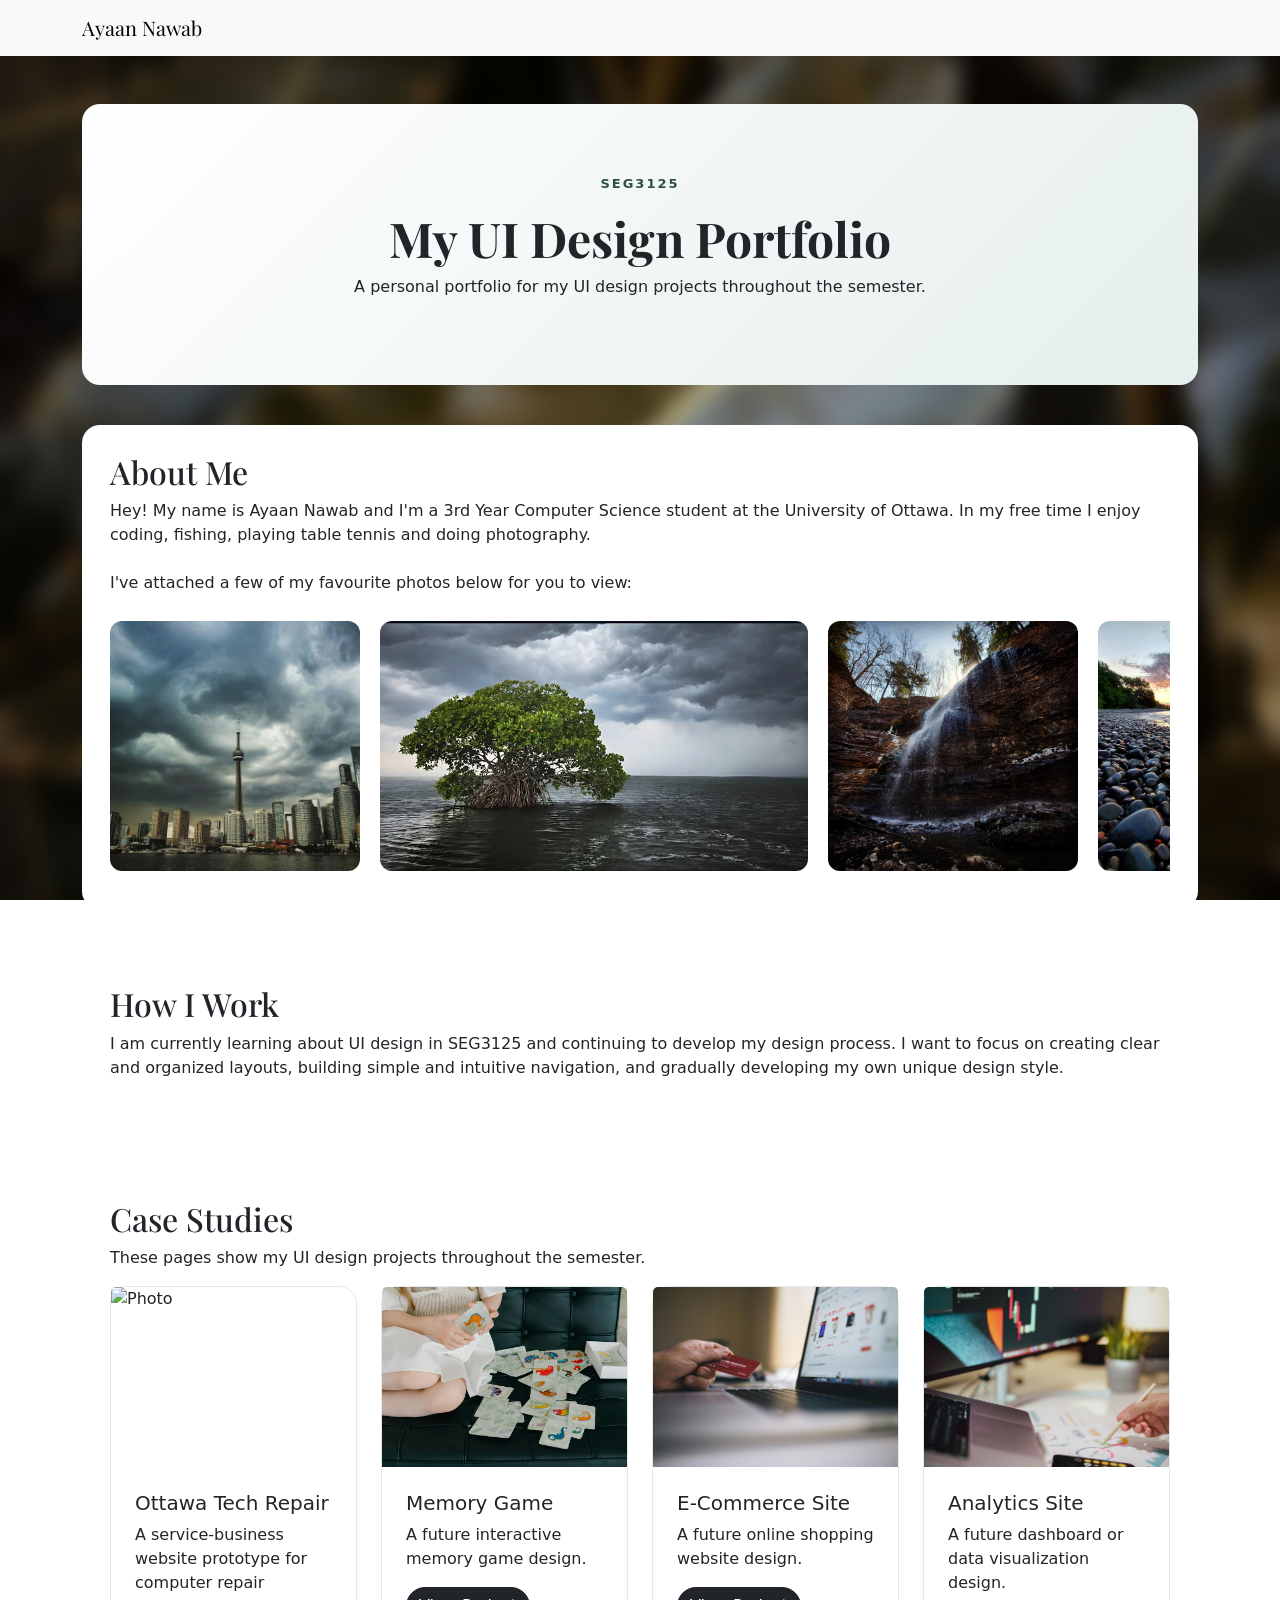
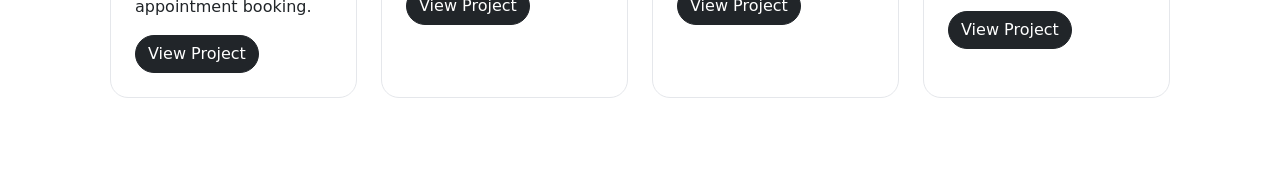
==== index.html @ 11159259 "Update to Service Website" ====
<!DOCTYPE html>
<html lang="en">
<head>
    <meta charset="UTF-8">
    <meta name="viewport" content="width=device-width, initial-scale=1.0">
    <title>Ayaan Nawab Portfolio</title>
    <link rel="preconnect" href="https://fonts.googleapis.com">
    <link rel="preconnect" href="https://fonts.gstatic.com" crossorigin>
    <link href="https://fonts.googleapis.com/css2?family=Inter:wght@400;600;700;800&family=Playfair+Display:wght@700&display=swap" rel="stylesheet">
    <link href="https://cdn.jsdelivr.net/npm/bootstrap@5.3.3/dist/css/bootstrap.min.css" rel="stylesheet">
    <link rel="stylesheet" href="style.css">
</head>

<body>

  <nav class="navbar navbar-expand-lg bg-body-tertiary">
    <div class="container">
        <a class="navbar-brand" href="index.html">Ayaan Nawab</a>
    </div>
  </nav>
  
  <main class="container my-5">
    
    <section class="intro-section text-center">
        <p class="intro-label">SEG3125</p>
        <h1>My UI Design Portfolio</h1>
        <p class="description">A personal portfolio for my UI design projects throughout the semester.</p>
    </section>

    <section class="mb-5">
        <h2>About Me</h2>
        <p>
        Hey! My name is Ayaan Nawab and I'm a 3rd Year Computer Science student at the University of Ottawa.
        In my free time I enjoy coding, fishing, playing table tennis and doing photography. 

        <br><br>

        I've attached a few of my favourite photos below for you to view:
        </p>
        <div class="photo-gallery">
            <img src="images/image3.jpg" alt="Photo">
            <img src="images/image1.jpg" alt="Photo">
            <img src="images/image4.jpg" alt="Photo">
            <img src="images/image5.jpg" alt="Photo">
            <img src="images/image2.jpg" alt="Photo">
            <img src="images/image6.jpg" alt="Photo">

        </div>
    </section>

    <section class="mb-5">
      <h2>How I Work</h2>
      <p>
        I am currently learning about UI design in SEG3125 and continuing to develop my design process. I want to focus on creating clear and organized layouts, building simple and intuitive navigation, and gradually developing my own unique design style.
      </p>
    </section>

    <section class="mb-5">
        <h2>Case Studies</h2>
        <p>These pages show my UI design projects throughout the semester.</p>

        <div class="row g-4">

            <div class="col-md-6 col-lg-3">
            <div class="card h-100">
                <img src="images/service-website.jpg"
                    class="card-img-top"
                    alt="Photo">
                <div class="card-body">
                <h3 class="card-title h5">Ottawa Tech Repair</h3>
                <p class="card-text">A service-business website prototype for computer repair appointment booking.</p>
                <a href="ottawa-tech-repair/index.html" class="btn btn-dark">View Project</a>
                </div>
            </div>
            </div>

            <div class="col-md-6 col-lg-3">
            <div class="card h-100">
                <img src="images/memory-game.jpg"
                    class="card-img-top"
                    alt="Photo">
                <div class="card-body">
                <h3 class="card-title h5">Memory Game</h3>
                <p class="card-text">A future interactive memory game design.</p>
                <a href="memory.html" class="btn btn-dark">View Project</a>
                </div>
            </div>
            </div>

            <div class="col-md-6 col-lg-3">
            <div class="card h-100">
                <img src="images/ecommerce-site.jpg"
                    class="card-img-top"
                    alt="Photo">
                <div class="card-body">
                <h3 class="card-title h5">E-Commerce Site</h3>
                <p class="card-text">A future online shopping website design.</p>
                <a href="ecommerce.html" class="btn btn-dark">View Project</a>
                </div>
            </div>
            </div>

            <div class="col-md-6 col-lg-3">
            <div class="card h-100">
                <img src="images/analytics.jpg"
                    class="card-img-top"
                    alt="Photo">
                <div class="card-body">
                <h3 class="card-title h5">Analytics Site</h3>
                <p class="card-text">A future dashboard or data visualization design.</p>
                <a href="analytics.html" class="btn btn-dark">View Project</a>
                </div>
            </div>
            </div>

        </div>
        </section>

  </main>

</body>
</html>
---- style.css ----
:root {
  --dark-text: #1f2937;
  --gray-text: #5f6c7b;
  --gradient-colour: #e5efed;
  --light-green: #dfe8dd;
  --dark-green: #2f4f3e;
}

body {
  background-image: url("images/leaves.jpg");
  background-size: cover;
  background-position: center;
  background-attachment: fixed;
  min-height: 100vh;
}

h1, h2, .navbar-brand {
  font-family: 'Playfair Display', serif;
}

.project-page {
  color: white;
}

.navbar {
  background-color: white;
}

.intro-section {
  background: linear-gradient(135deg, white, var(--gradient-colour));
  padding: 70px 24px;
  border-radius: 18px;
  margin-bottom: 40px;
}

.intro-section h1 {
  font-size: 48px;
  font-weight: 700;
}

.intro-label {
  color: var(--dark-green);
  font-weight: 800;
  text-transform: uppercase;
  letter-spacing: 2px;
  font-size: 13px;
}

.photo-gallery {
  display: flex;
  gap: 20px;
  overflow-x: auto;
  padding: 10px 0;
}

.photo-gallery img {
  height: 250px;
  border-radius: 12px;
  flex-shrink: 0;
}

section {
  background-color: white;
  padding: 28px;
  border-radius: 18px;
  margin-bottom: 32px;
}

.card {
  border-radius: 18px;
  border: 1px solid #e5e7eb;
  
}

.card img {
  height: 180px;
  object-fit: cover;
}

.card-body {
  padding: 24px;
}

.btn-dark {
  border-radius: 999px;
}
.case-card {
  border: 1px solid #e5e7eb;
  border-radius: 16px;
  padding: 24px;
  height: 100%;
  background: #ffffff;
}

.case-card h3 {
  font-family: 'Inter', sans-serif;
  font-weight: 800;
}

.btn-outline-dark {
  border-radius: 999px;
}
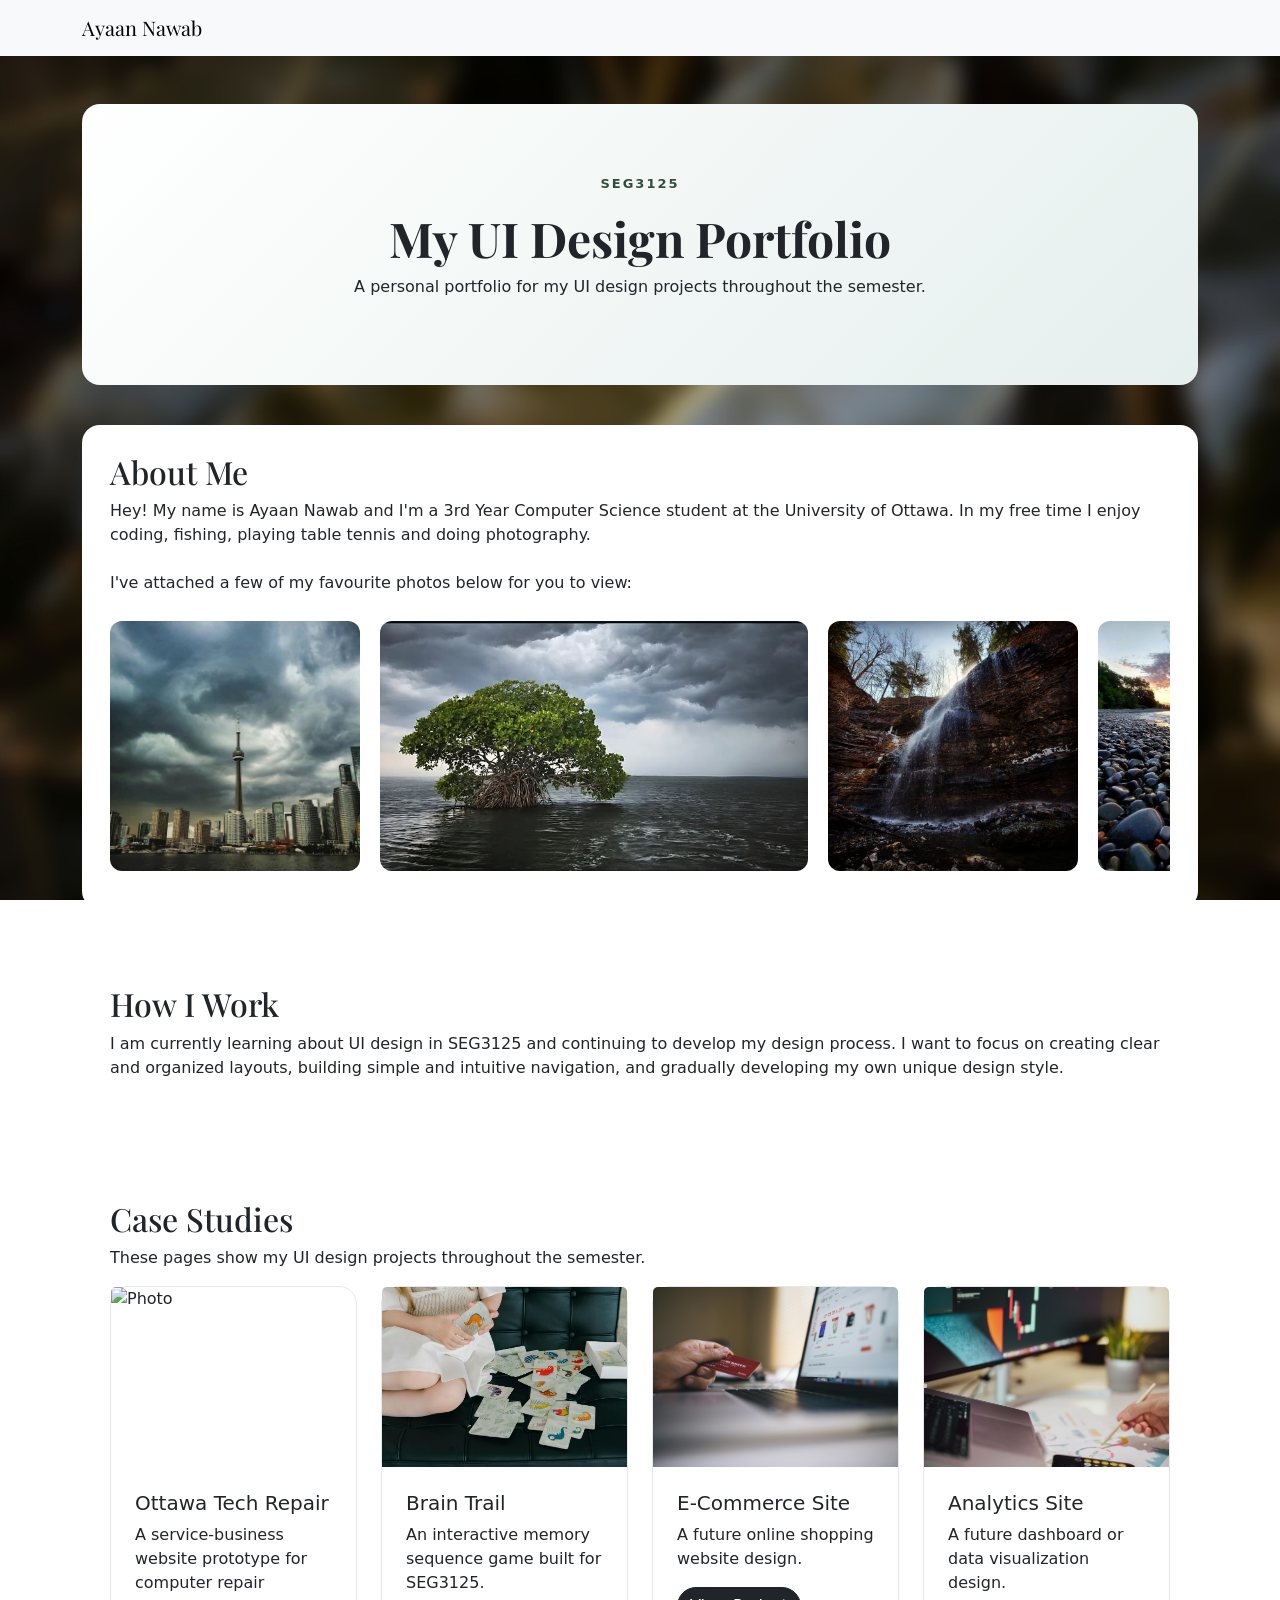
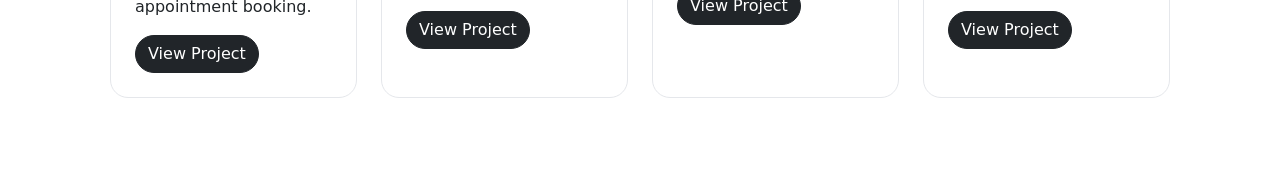
==== commit 4cf44810: "Memory Game" ====
--- a/index.html
+++ b/index.html
@@ -80,9 +80,9 @@
                     class="card-img-top"
                     alt="Photo">
                 <div class="card-body">
-                <h3 class="card-title h5">Memory Game</h3>
-                <p class="card-text">A future interactive memory game design.</p>
-                <a href="memory.html" class="btn btn-dark">View Project</a>
+                <h3 class="card-title h5">Brain Trail</h3>
+                <p class="card-text">An interactive memory sequence game built for SEG3125.</p>
+                <a href="brain-trail\index.html" class="btn btn-dark">View Project</a>
                 </div>
             </div>
             </div>
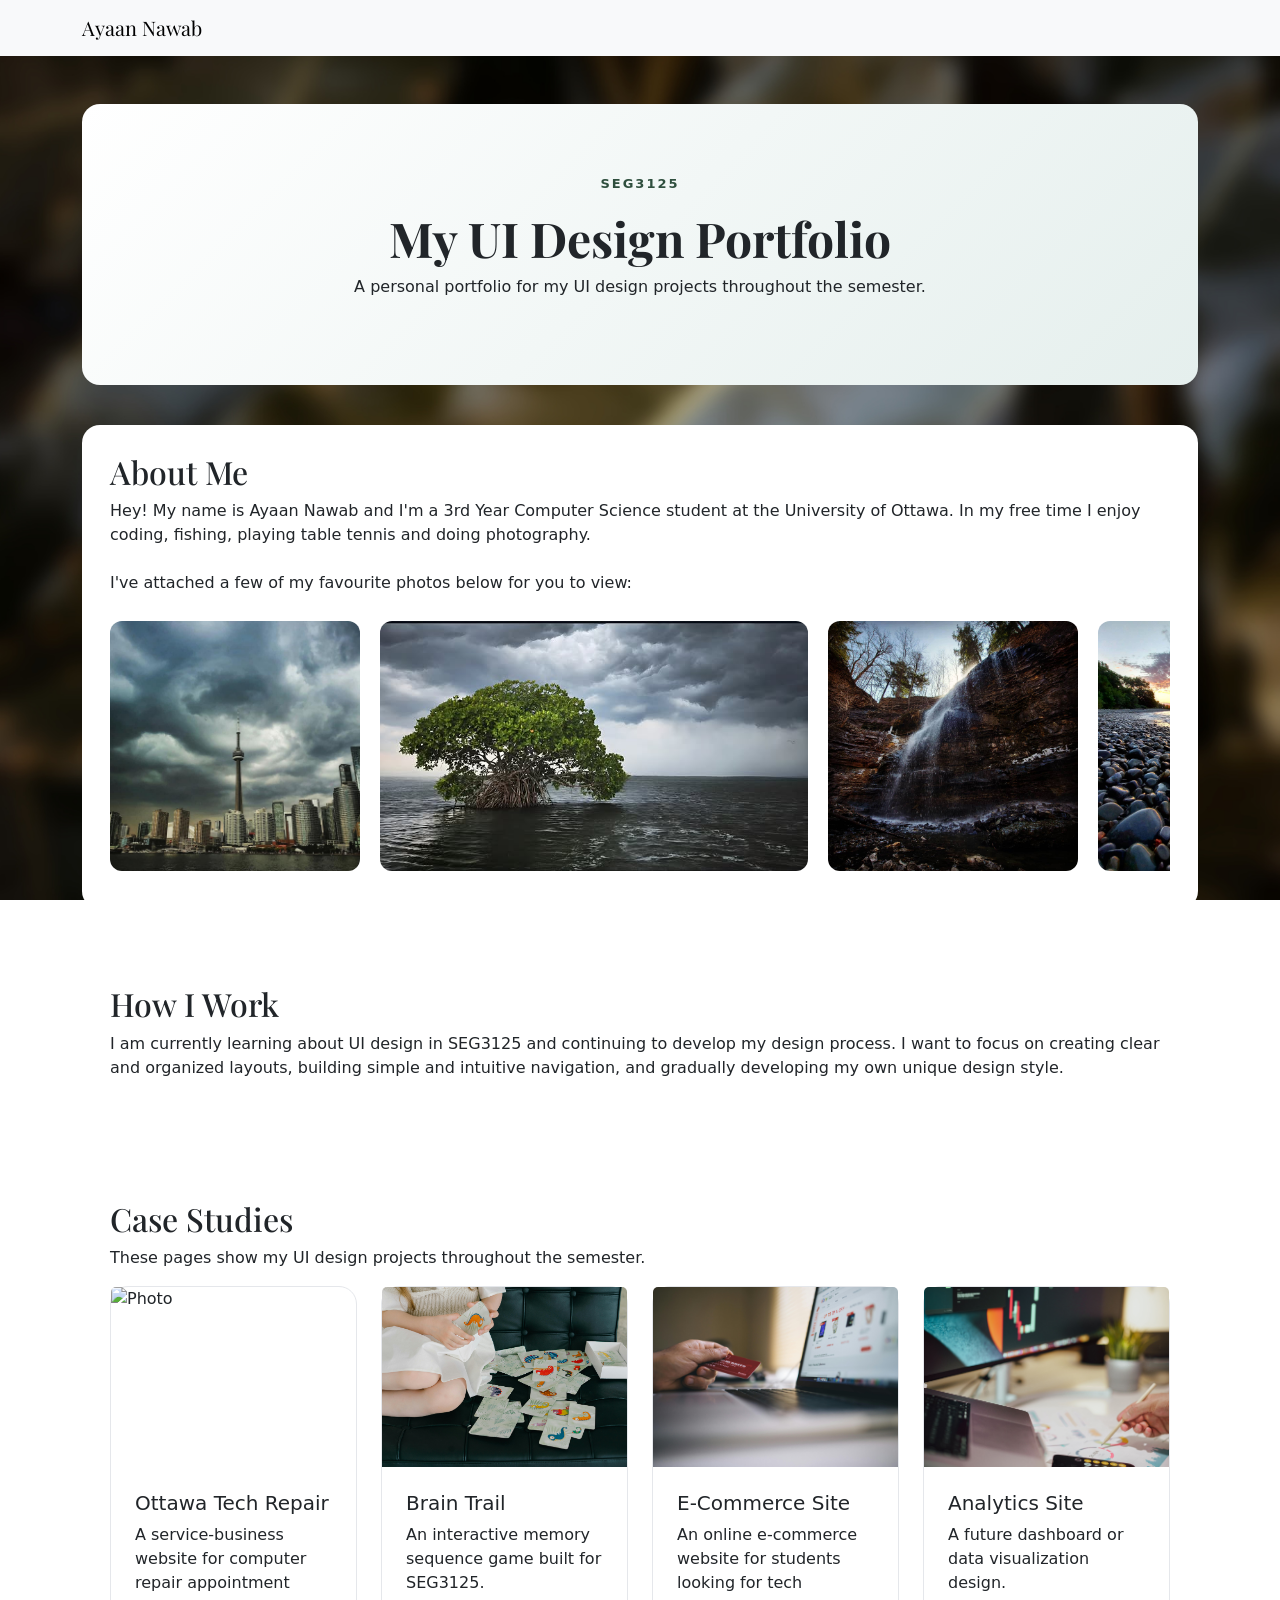
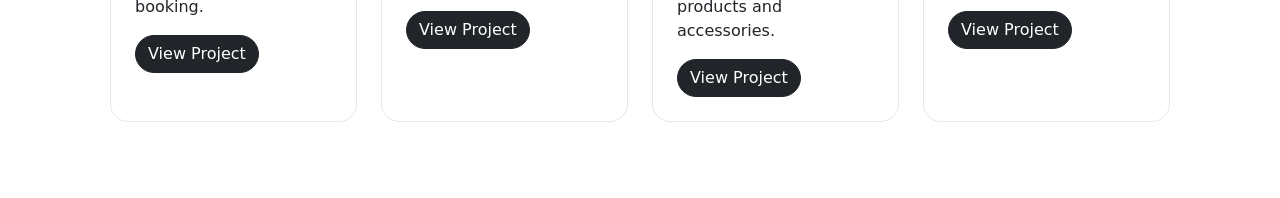
==== commit ac2b4ed1: "Update to index.html and background colour" ====
--- a/index.html
+++ b/index.html
@@ -68,7 +68,7 @@
                     alt="Photo">
                 <div class="card-body">
                 <h3 class="card-title h5">Ottawa Tech Repair</h3>
-                <p class="card-text">A service-business website prototype for computer repair appointment booking.</p>
+                <p class="card-text">A service-business website for computer repair appointment booking.</p>
                 <a href="ottawa-tech-repair/index.html" class="btn btn-dark">View Project</a>
                 </div>
             </div>
@@ -82,7 +82,7 @@
                 <div class="card-body">
                 <h3 class="card-title h5">Brain Trail</h3>
                 <p class="card-text">An interactive memory sequence game built for SEG3125.</p>
-                <a href="brain-trail\index.html" class="btn btn-dark">View Project</a>
+                <a href="brain-trail/index.html" class="btn btn-dark">View Project</a>
                 </div>
             </div>
             </div>
@@ -94,8 +94,8 @@
                     alt="Photo">
                 <div class="card-body">
                 <h3 class="card-title h5">E-Commerce Site</h3>
-                <p class="card-text">A future online shopping website design.</p>
-                <a href="ecommerce.html" class="btn btn-dark">View Project</a>
+                <p class="card-text">An online e-commerce website for students looking for tech products and accessories.</p>
+                <a href="campus-tech-store/index.html" class="btn btn-dark">View Project</a>
                 </div>
             </div>
             </div>
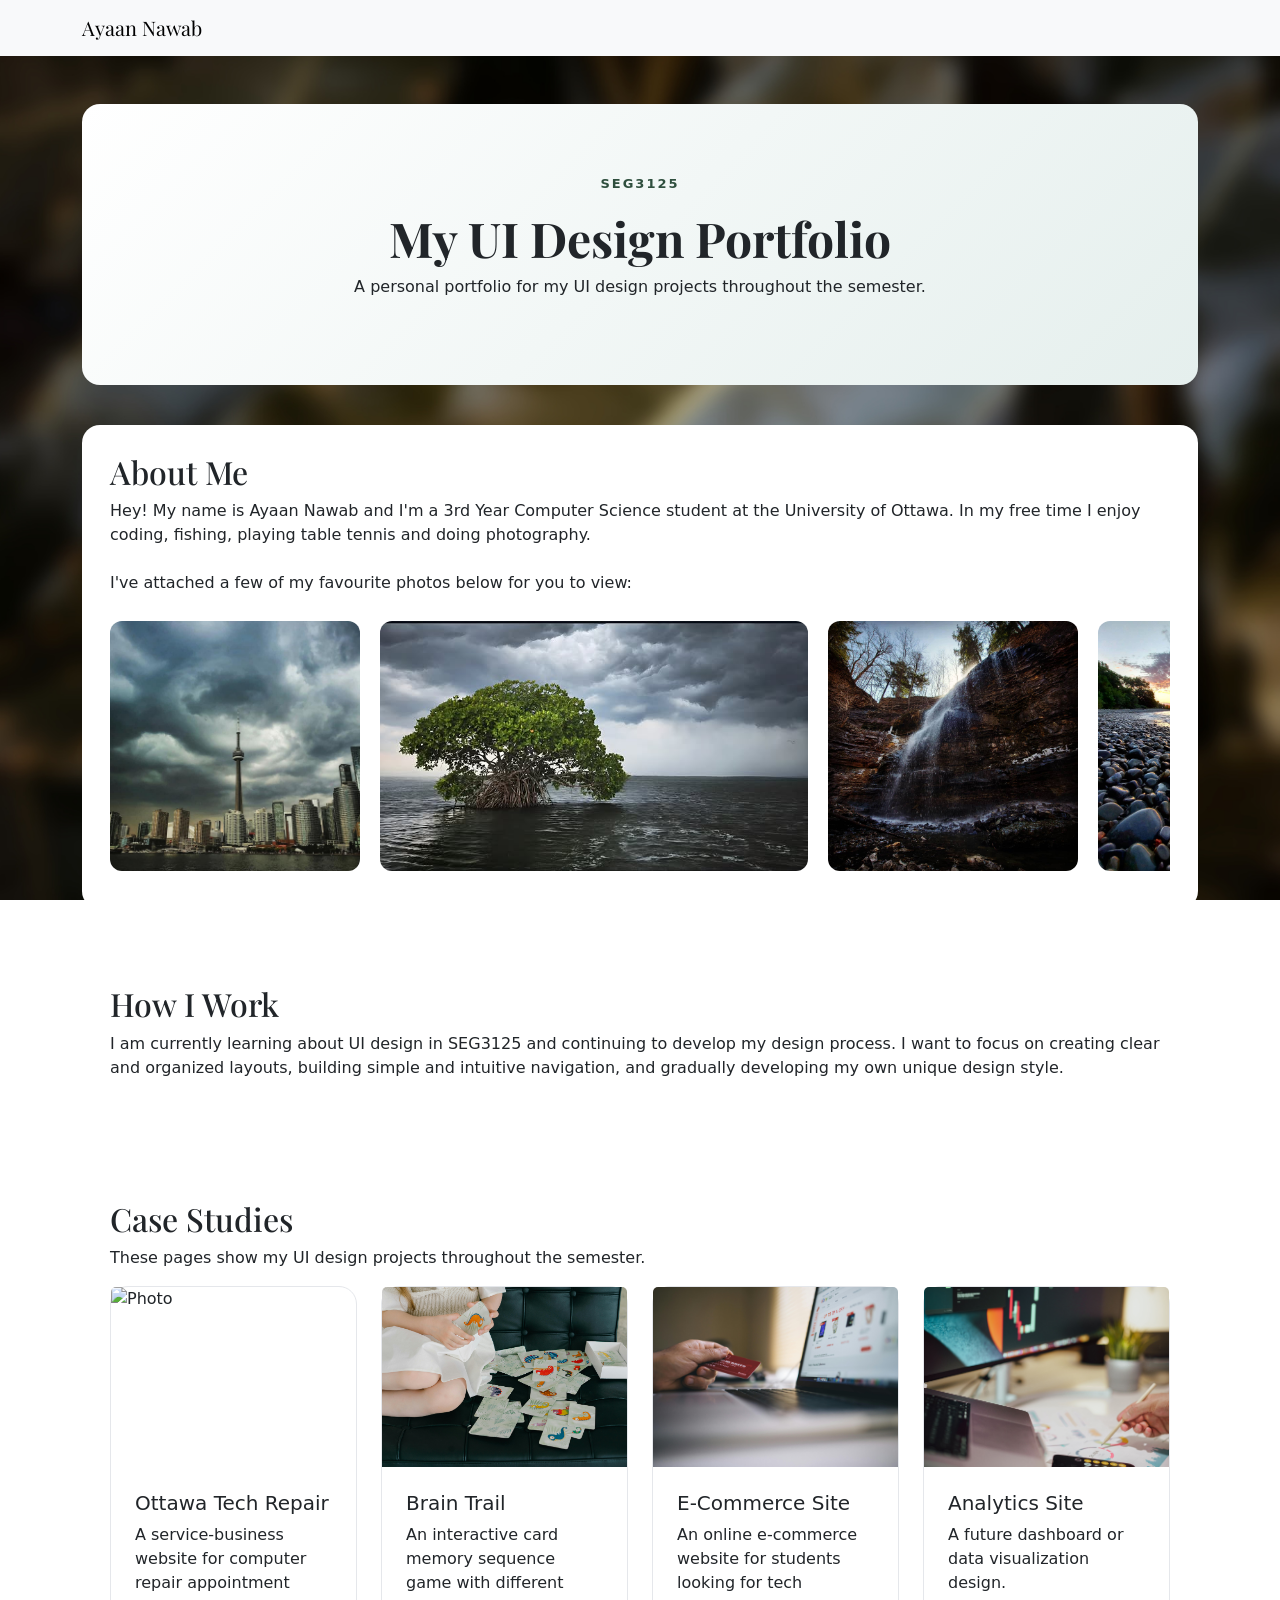
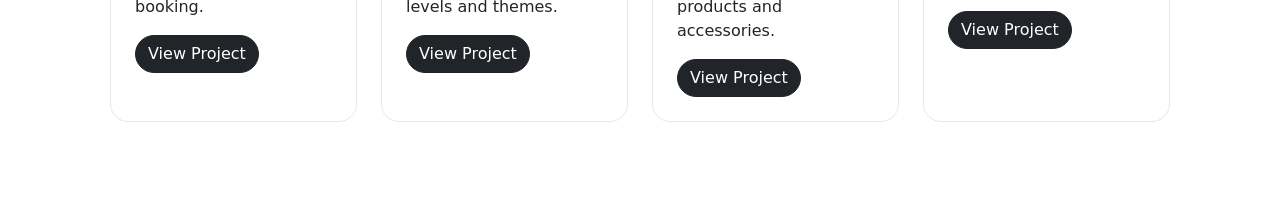
==== commit 4718684e: "Update index.html" ====
--- a/index.html
+++ b/index.html
@@ -81,7 +81,7 @@
                     alt="Photo">
                 <div class="card-body">
                 <h3 class="card-title h5">Brain Trail</h3>
-                <p class="card-text">An interactive memory sequence game built for SEG3125.</p>
+                <p class="card-text">An interactive card memory sequence game with different levels and themes.</p>
                 <a href="brain-trail/index.html" class="btn btn-dark">View Project</a>
                 </div>
             </div>
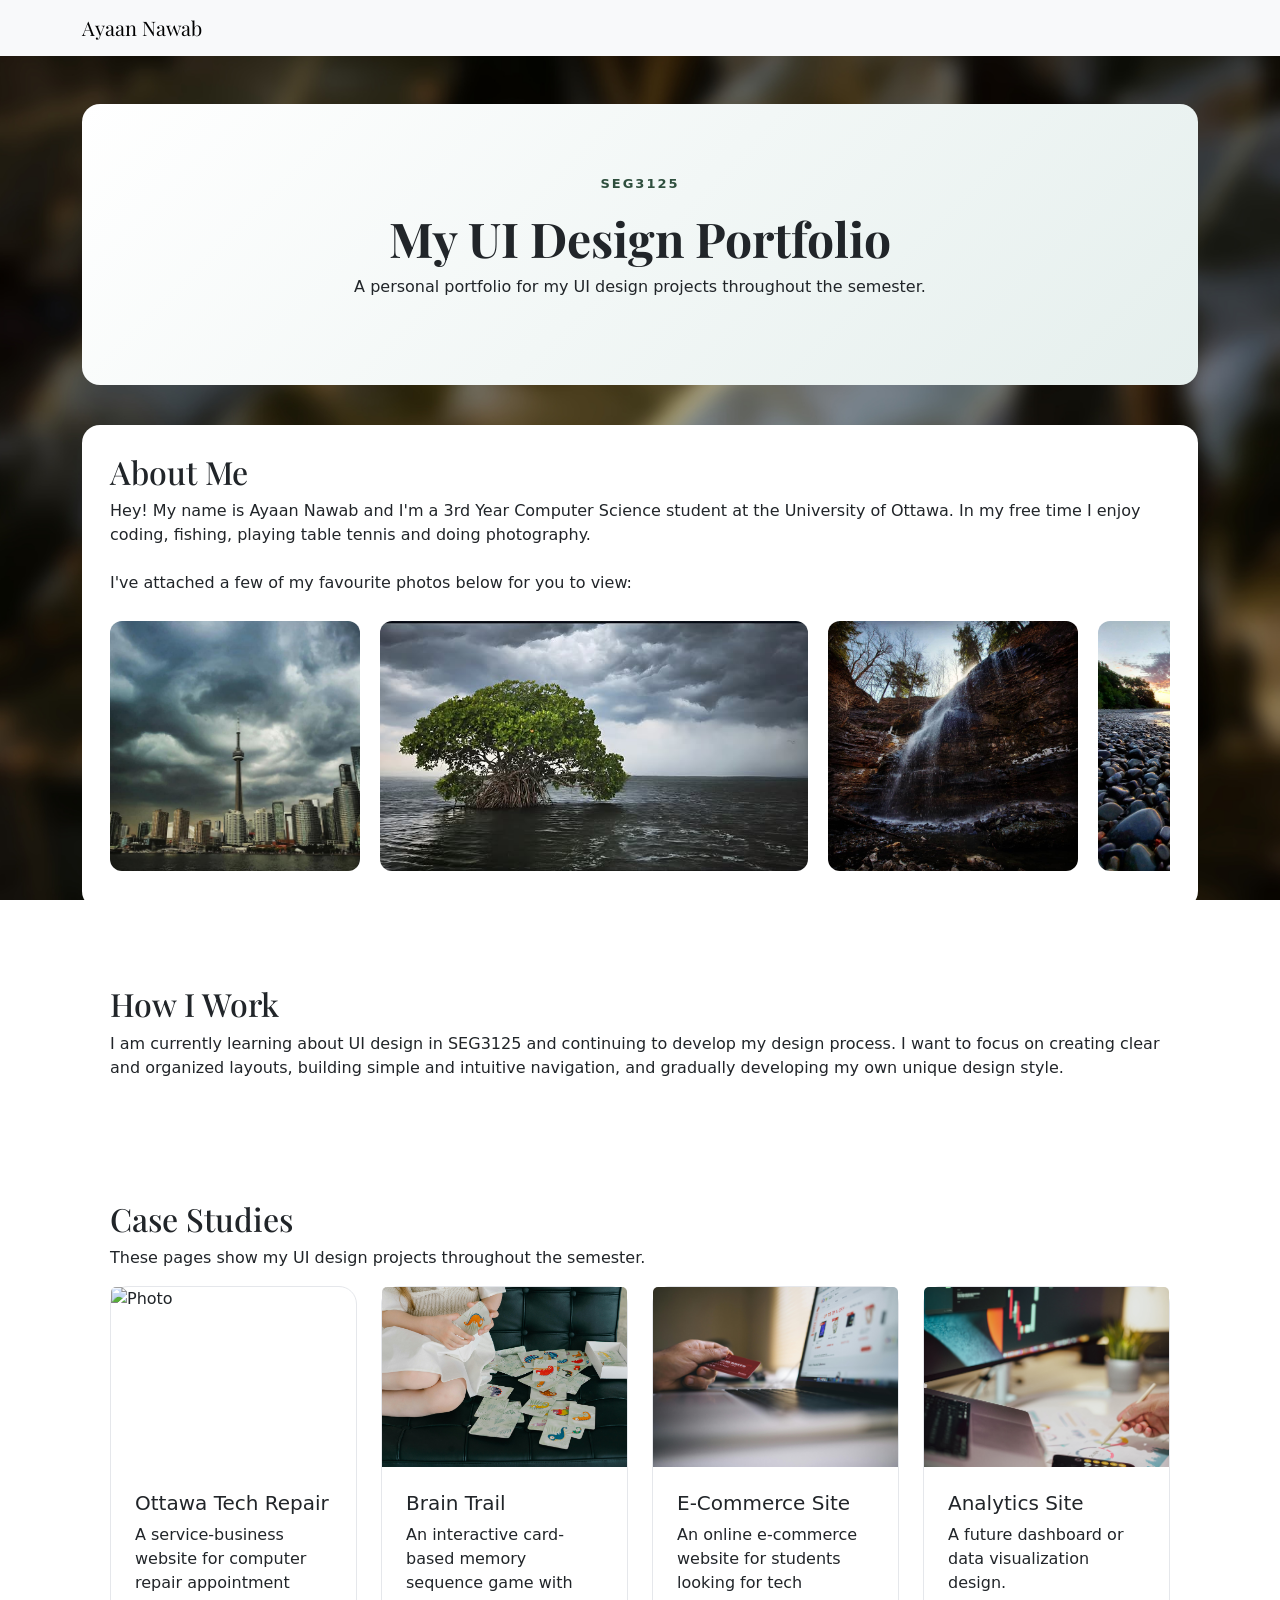
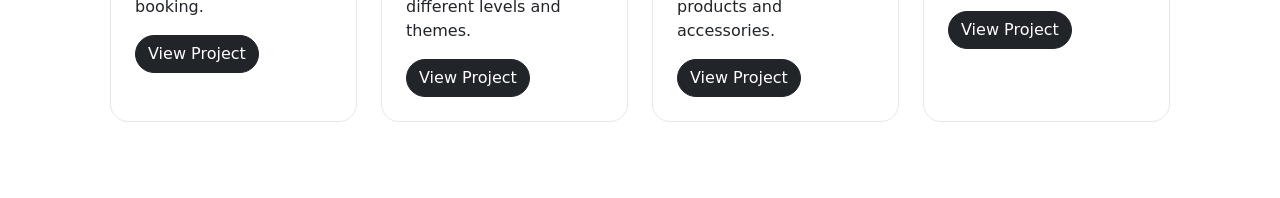
==== commit 6ba5643a: "Update index.html" ====
--- a/index.html
+++ b/index.html
@@ -81,7 +81,7 @@
                     alt="Photo">
                 <div class="card-body">
                 <h3 class="card-title h5">Brain Trail</h3>
-                <p class="card-text">An interactive card memory sequence game with different levels and themes.</p>
+                <p class="card-text">An interactive card-based memory sequence game with different levels and themes.</p>
                 <a href="brain-trail/index.html" class="btn btn-dark">View Project</a>
                 </div>
             </div>
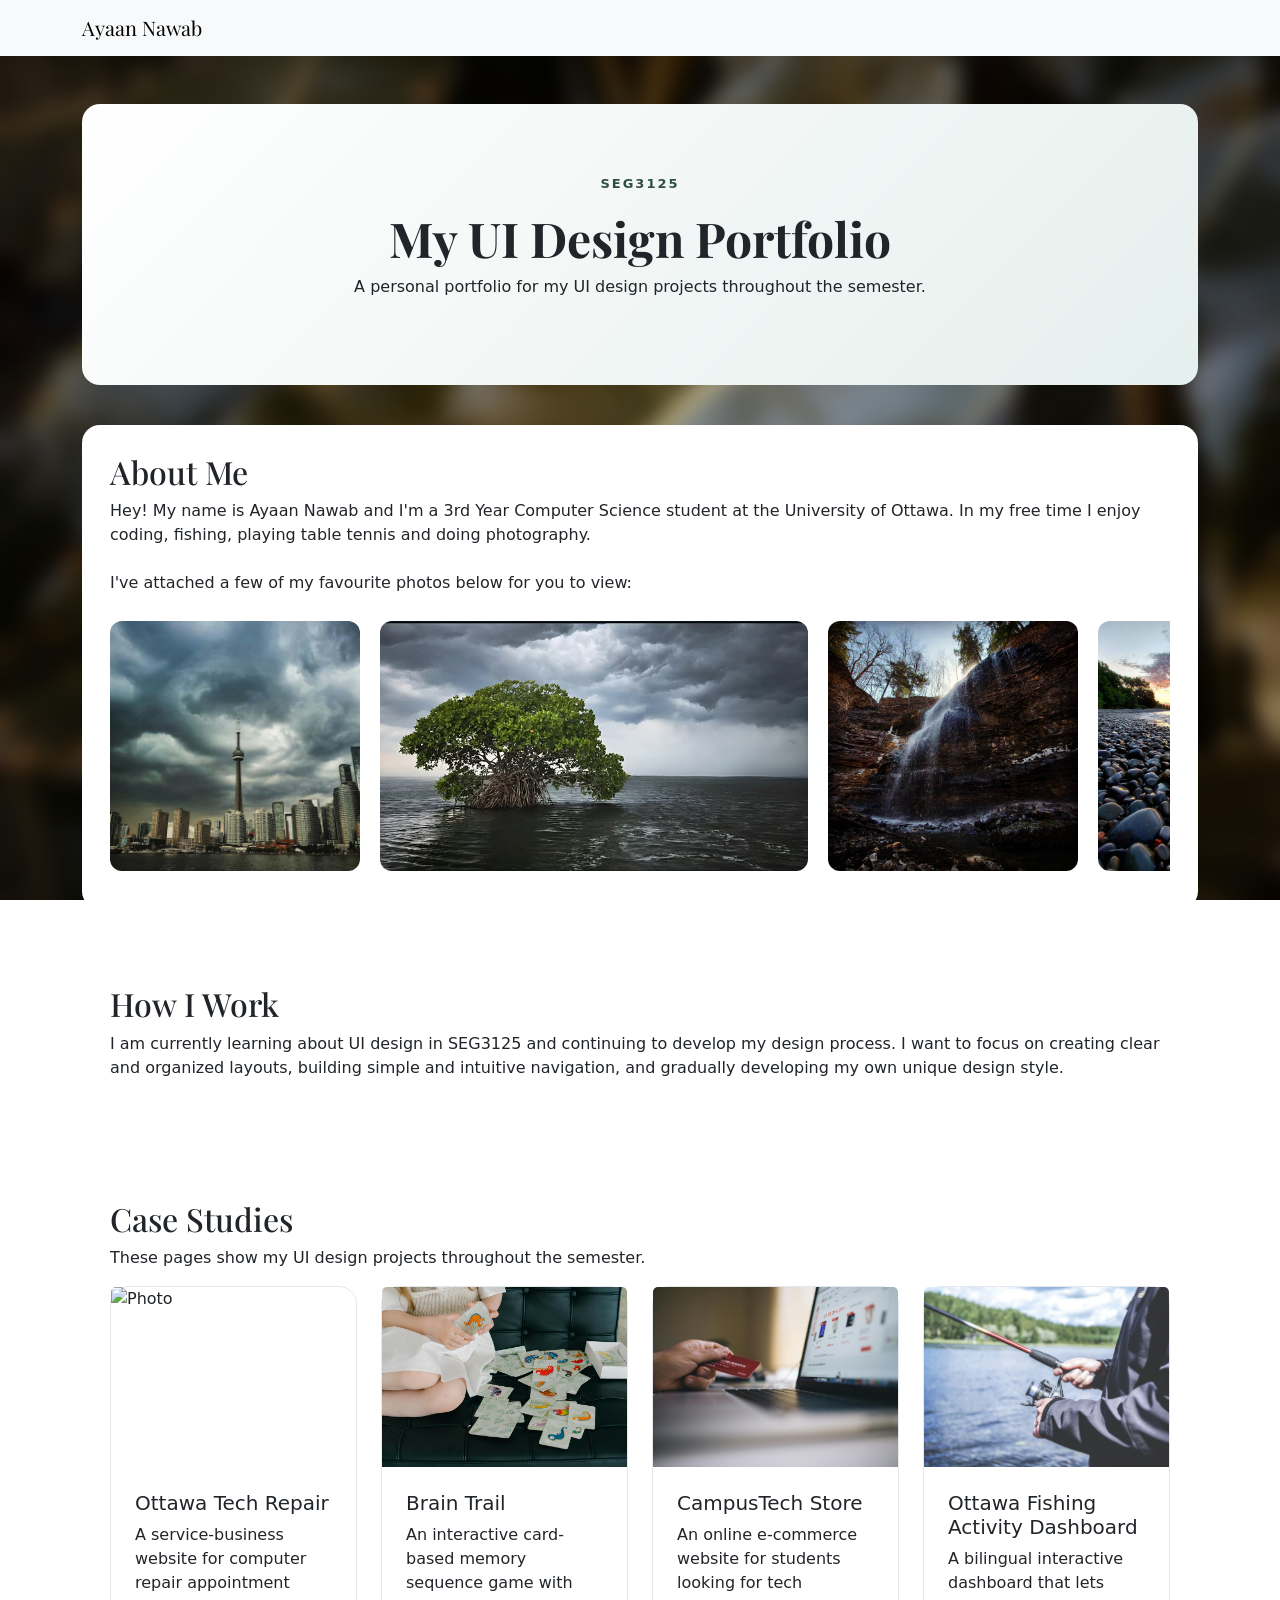
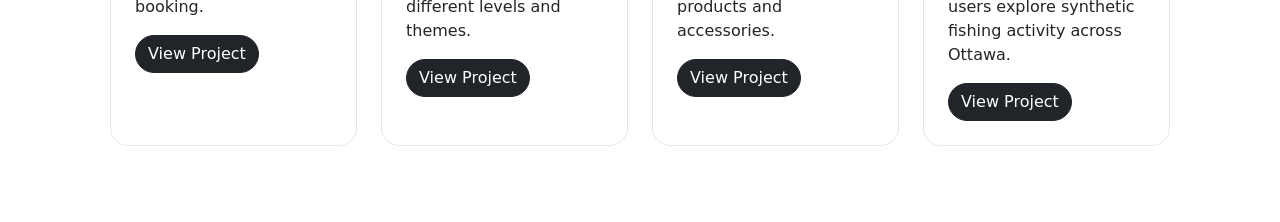
==== commit e1a38410: "Ottawa Fishing Dashboard" ====
--- a/index.html
+++ b/index.html
@@ -93,7 +93,7 @@
                     class="card-img-top"
                     alt="Photo">
                 <div class="card-body">
-                <h3 class="card-title h5">E-Commerce Site</h3>
+                <h3 class="card-title h5">CampusTech Store</h3>
                 <p class="card-text">An online e-commerce website for students looking for tech products and accessories.</p>
                 <a href="campus-tech-store/index.html" class="btn btn-dark">View Project</a>
                 </div>
@@ -106,9 +106,9 @@
                     class="card-img-top"
                     alt="Photo">
                 <div class="card-body">
-                <h3 class="card-title h5">Analytics Site</h3>
-                <p class="card-text">A future dashboard or data visualization design.</p>
-                <a href="analytics.html" class="btn btn-dark">View Project</a>
+                <h3 class="card-title h5">Ottawa Fishing Activity Dashboard</h3>
+                <p class="card-text">A bilingual interactive dashboard that lets users explore synthetic fishing activity across Ottawa.</p>
+                <a href="fishing-dashboard\index.html" class="btn btn-dark">View Project</a>
                 </div>
             </div>
             </div>
